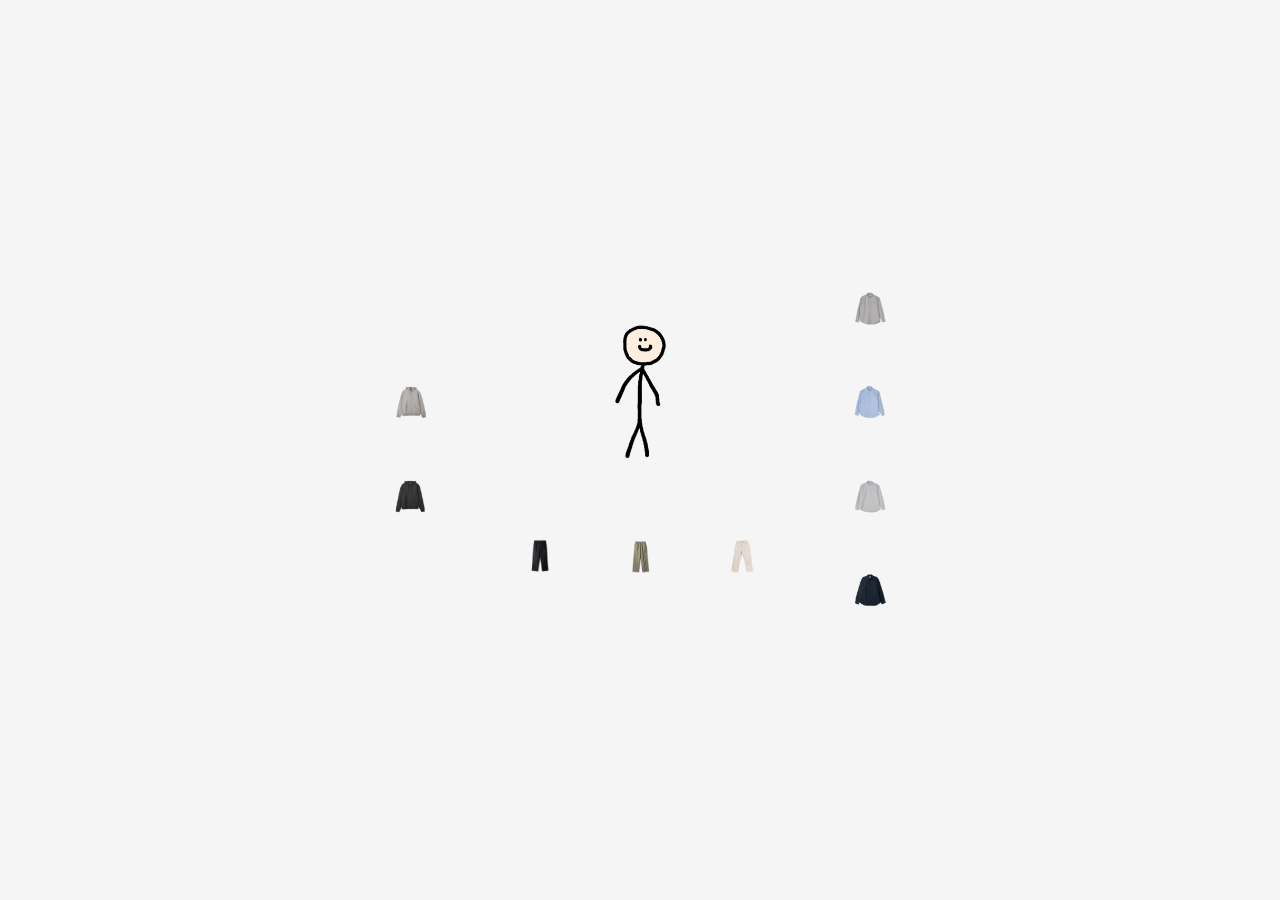
==== 1/index.html @ 0bf86b24 "dress up" ====
<!DOCTYPE html>
<html lang="ko">
<head>
    <meta charset="UTF-8">
    <title>옷입히기 게임</title>
    <link rel="stylesheet" href="style.css">
</head>
<body>

    <div class="game-container">
        <div class="side-panel left">
            <img src="hood.png" class="item" alt="hood">
            <img src="hood2.png" class="item" alt="hood2">
        </div>

        <div class="center-panel">
            <div class="human-box">
                <img src="human.png" id="main-human" alt="human">
            </div>
            <div class="bottom-panel">
                <img src="pants1.png" class="item" alt="pants1">
                <img src="pants2.png" class="item" alt="pants2">
                <img src="pants3.png" class="item" alt="pants3">
            </div>
        </div>

        <div class="side-panel right">
            <img src="shirt1.png" class="item" alt="shirt1">
            <img src="shirt2.png" class="item" alt="shirt2">
            <img src="shirt3.png" class="item" alt="shirt3">
            <img src="shirt4.png" class="item" alt="shirt4">
        </div>
    </div>

    <script src="script.js"></script>
</body>
</html>
---- 1/style.css ----
body {
    display: flex;
    justify-content: center;
    align-items: center;
    height: 100vh;
    margin: 0;
    background-color: #f5f5f5;
}

.game-container {
    display: flex;
    align-items: center;
    gap: 50px; /* 구역 사이 간격 */
}

/* 양 옆 패널 (후드, 셔츠) */
.side-panel {
    display: flex;
    flex-direction: column;
    gap: 20px;
}

/* 중앙 패널 (캐릭터 + 바지) */
.center-panel {
    display: flex;
    flex-direction: column;
    align-items: center;
    gap: 30px;
}

.human-box img {
    width: 200px; /* 캐릭터 크기에 맞춰 조절하세요 */
}

.bottom-panel {
    display: flex;
    gap: 20px;
}

/* 공통 아이템 스타일 */
.item {
    width: 80px; /* 옷 이미지 크기 */
    cursor: pointer;
    transition: transform 0.2s;
}

.item:hover {
    transform: scale(1.1); /* 마우스 올리면 살짝 커짐 */
}
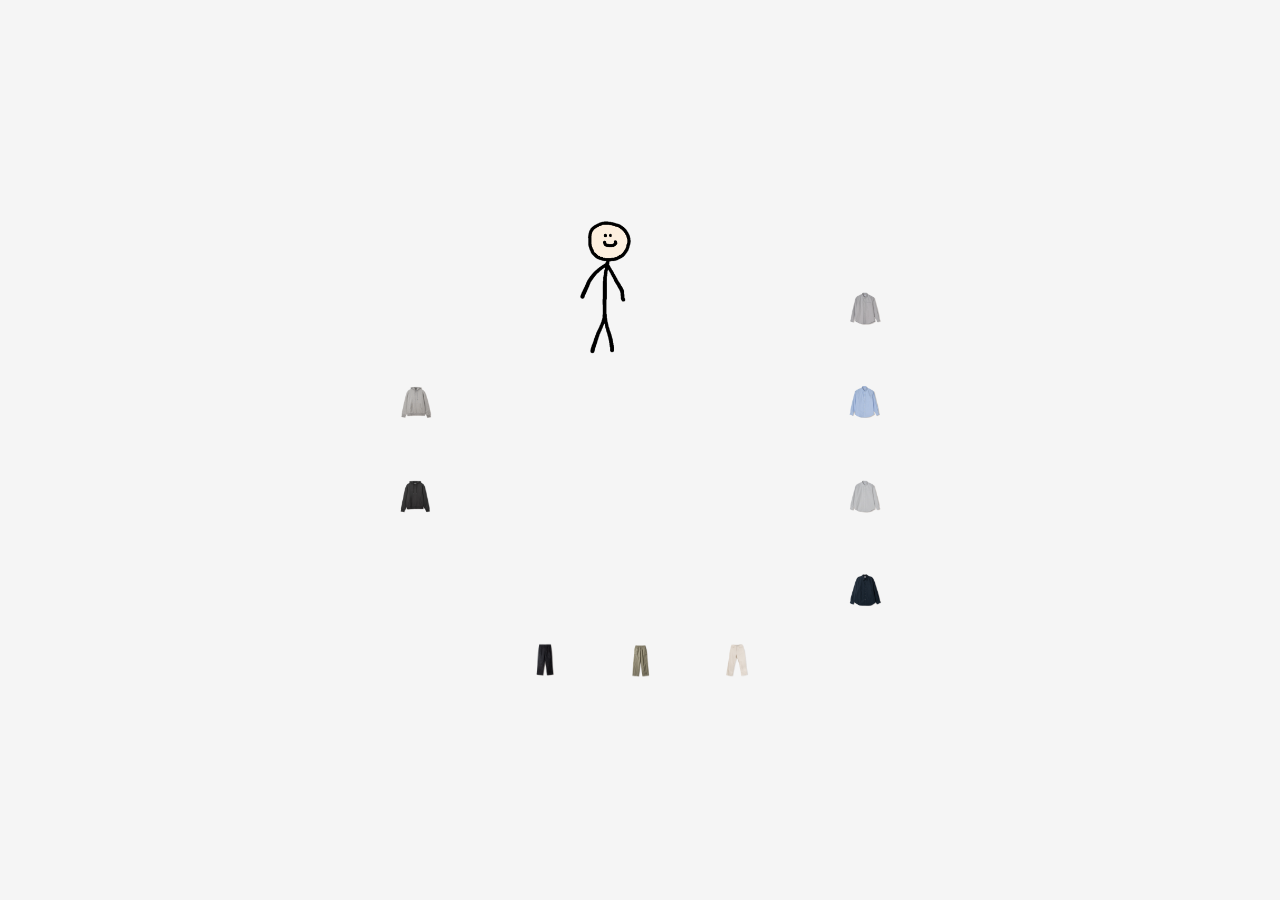
==== commit 97d2b5f9: "code" ====
--- a/1/index.html
+++ b/1/index.html
@@ -9,29 +9,33 @@
 
     <div class="game-container">
         <div class="side-panel left">
-            <img src="hood.png" class="item" alt="hood">
-            <img src="hood2.png" class="item" alt="hood2">
+            <img src="hood.png" class="item" alt="hood" draggable="true">
+            <img src="hood2.png" class="item" alt="hood2" draggable="true">
         </div>
 
         <div class="center-panel">
-            <div class="human-box">
+            <div class="human-box" id="drop-target">
                 <img src="human.png" id="main-human" alt="human">
+                
+                <img src="" id="wear-hood" class="layered-item">
+                <img src="" id="wear-shirt" class="layered-item">
+                <img src="" id="wear-pants" class="layered-item">
             </div>
+            
             <div class="bottom-panel">
-                <img src="pants1.png" class="item" alt="pants1">
-                <img src="pants2.png" class="item" alt="pants2">
-                <img src="pants3.png" class="item" alt="pants3">
+                <img src="pants1.png" class="item" alt="pants1" draggable="true">
+                <img src="pants2.png" class="item" alt="pants2" draggable="true">
+                <img src="pants3.png" class="item" alt="pants3" draggable="true">
             </div>
         </div>
 
         <div class="side-panel right">
-            <img src="shirt1.png" class="item" alt="shirt1">
-            <img src="shirt2.png" class="item" alt="shirt2">
-            <img src="shirt3.png" class="item" alt="shirt3">
-            <img src="shirt4.png" class="item" alt="shirt4">
+            <img src="shirt1.png" class="item" alt="shirt1" draggable="true">
+            <img src="shirt2.png" class="item" alt="shirt2" draggable="true">
+            <img src="shirt3.png" class="item" alt="shirt3" draggable="true">
+            <img src="shirt4.png" class="item" alt="shirt4" draggable="true">
         </div>
     </div>
 
     <script src="script.js"></script>
-</body>
-</html>+</body>
--- a/1/style.css
+++ b/1/style.css
@@ -1,3 +1,4 @@
+/* 기본 레이아웃 */
 body {
     display: flex;
     justify-content: center;
@@ -10,40 +11,50 @@
 .game-container {
     display: flex;
     align-items: center;
-    gap: 50px; /* 구역 사이 간격 */
+    gap: 50px;
 }
 
-/* 양 옆 패널 (후드, 셔츠) */
+/* 양 옆 옷 선택 창 */
 .side-panel {
     display: flex;
     flex-direction: column;
     gap: 20px;
 }
 
-/* 중앙 패널 (캐릭터 + 바지) */
-.center-panel {
-    display: flex;
-    flex-direction: column;
-    align-items: center;
-    gap: 30px;
+.item {
+    width: 80px;
+    cursor: grab; /* 잡을 수 있다는 모양으로 변경 */
+    transition: transform 0.2s;
 }
 
-.human-box img {
-    width: 200px; /* 캐릭터 크기에 맞춰 조절하세요 */
+.item:active {
+    cursor: grabbing;
+}
+
+/* 중앙 캐릭터 구역 (핵심) */
+.human-box {
+    position: relative; /* 자식 요소들의 기준점 */
+    width: 200px; 
+    min-height: 400px;
+}
+
+#main-human {
+    width: 100%;
+    display: block;
+}
+
+/* 캐릭터 위에 겹쳐질 옷 레이어 */
+.layered-item {
+    position: absolute;
+    top: 0;
+    left: 0;
+    width: 100%;
+    pointer-events: none; /* 입혀진 옷이 마우스 드래그를 방해하지 않게 함 */
+    z-index: 10;
 }
 
 .bottom-panel {
     display: flex;
-    gap: 20px;
-}
-
-/* 공통 아이템 스타일 */
-.item {
-    width: 80px; /* 옷 이미지 크기 */
-    cursor: pointer;
-    transition: transform 0.2s;
-}
-
-.item:hover {
-    transform: scale(1.1); /* 마우스 올리면 살짝 커짐 */
+    gap: 15px;
+    margin-top: 20px;
 }
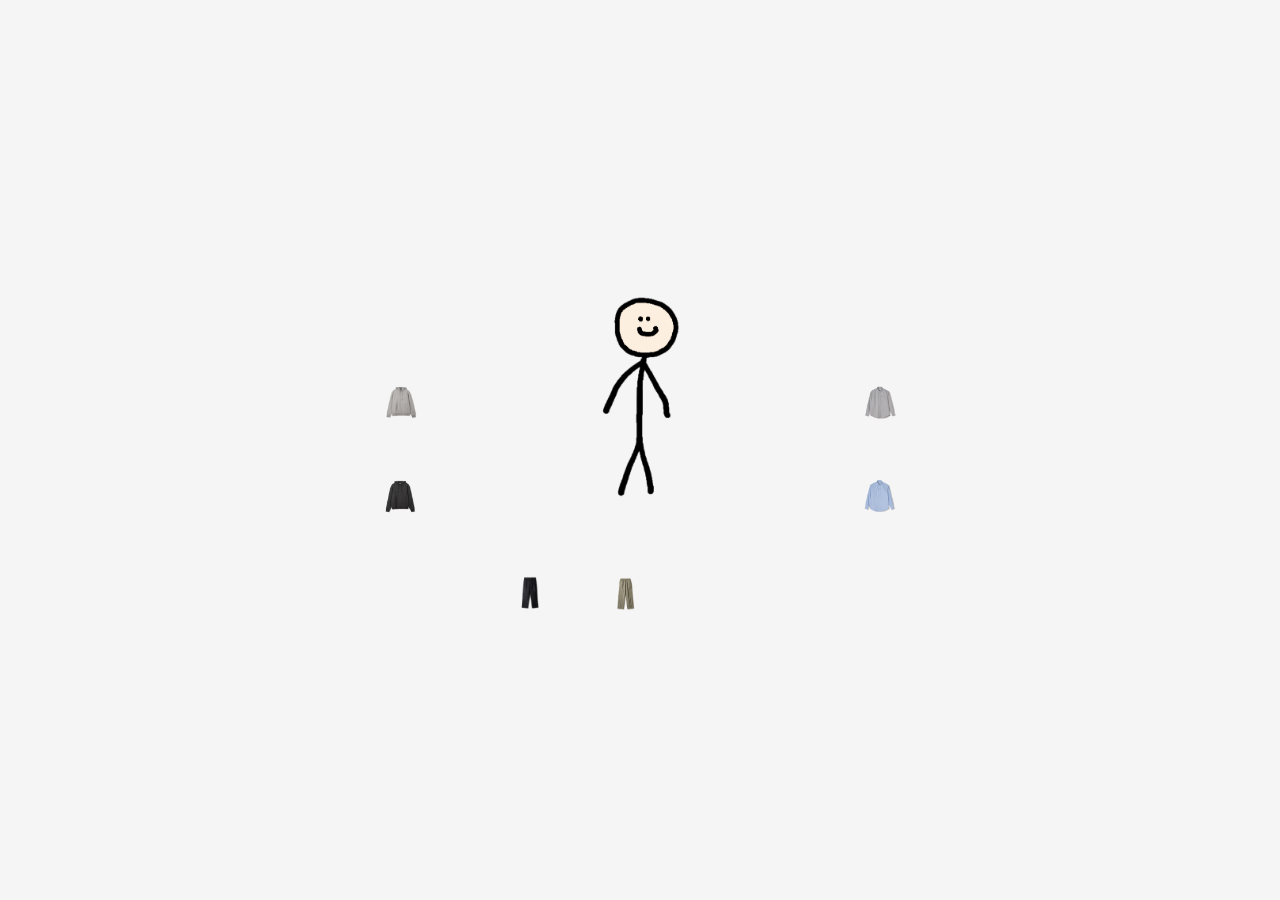
==== commit 3f64bca5: "code3" ====
--- a/1/index.html
+++ b/1/index.html
@@ -6,36 +6,30 @@
     <link rel="stylesheet" href="style.css">
 </head>
 <body>
+<div class="game-container">
+    <div class="side-panel left">
+        <img src="hood.png" class="item" alt="hood" draggable="true">
+        <img src="hood2.png" class="item" alt="hood2" draggable="true">
+    </div>
 
-    <div class="game-container">
-        <div class="side-panel left">
-            <img src="hood.png" class="item" alt="hood" draggable="true">
-            <img src="hood2.png" class="item" alt="hood2" draggable="true">
+    <div class="center-panel">
+        <div class="human-box" id="drop-target">
+            <img src="human.png" id="main-human" alt="human">
+            <img src="" id="wear-hood" class="layered-item" style="display:none;">
+            <img src="" id="wear-shirt" class="layered-item" style="display:none;">
+            <img src="" id="wear-pants" class="layered-item" style="display:none;">
         </div>
-
-        <div class="center-panel">
-            <div class="human-box" id="drop-target">
-                <img src="human.png" id="main-human" alt="human">
-                
-                <img src="" id="wear-hood" class="layered-item">
-                <img src="" id="wear-shirt" class="layered-item">
-                <img src="" id="wear-pants" class="layered-item">
-            </div>
-            
-            <div class="bottom-panel">
-                <img src="pants1.png" class="item" alt="pants1" draggable="true">
-                <img src="pants2.png" class="item" alt="pants2" draggable="true">
-                <img src="pants3.png" class="item" alt="pants3" draggable="true">
-            </div>
-        </div>
-
-        <div class="side-panel right">
-            <img src="shirt1.png" class="item" alt="shirt1" draggable="true">
-            <img src="shirt2.png" class="item" alt="shirt2" draggable="true">
-            <img src="shirt3.png" class="item" alt="shirt3" draggable="true">
-            <img src="shirt4.png" class="item" alt="shirt4" draggable="true">
+        
+        <div class="bottom-panel">
+            <img src="pants1.png" class="item" alt="pants1" draggable="true">
+            <img src="pants2.png" class="item" alt="pants2" draggable="true">
         </div>
     </div>
 
+    <div class="side-panel right">
+        <img src="shirt1.png" class="item" alt="shirt1" draggable="true">
+        <img src="shirt2.png" class="item" alt="shirt2" draggable="true">
+    </div>
+</div>
     <script src="script.js"></script>
 </body>
--- a/1/style.css
+++ b/1/style.css
@@ -34,23 +34,35 @@
 /* 중앙 캐릭터 구역 (핵심) */
 .human-box {
     position: relative; /* 자식 요소들의 기준점 */
-    width: 200px; 
-    min-height: 400px;
+    width: 300px;       /* 캐릭터 크기에 맞춰 조절 */
+    margin: 0 auto;
+    display: flex;
+    justify-content: center;
+    align-items: center;
 }
 
 #main-human {
     width: 100%;
     display: block;
+    z-index: 1;
 }
 
-/* 캐릭터 위에 겹쳐질 옷 레이어 */
+/* 캐릭터 위에 겹쳐질 옷 레이어 설정 */
 .layered-item {
     position: absolute;
     top: 0;
     left: 0;
     width: 100%;
-    pointer-events: none; /* 입혀진 옷이 마우스 드래그를 방해하지 않게 함 */
-    z-index: 10;
+    height: 100%;
+    object-fit: contain; /* 비율 유지 */
+    z-index: 10;         /* 캐릭터보다 위에 표시 */
+    pointer-events: none; /* 옷이 드래그를 방해하지 않도록 설정 */
+}
+
+/* 옷 선택창 아이템들 */
+.item {
+    width: 80px;
+    cursor: grab;
 }
 
 .bottom-panel {
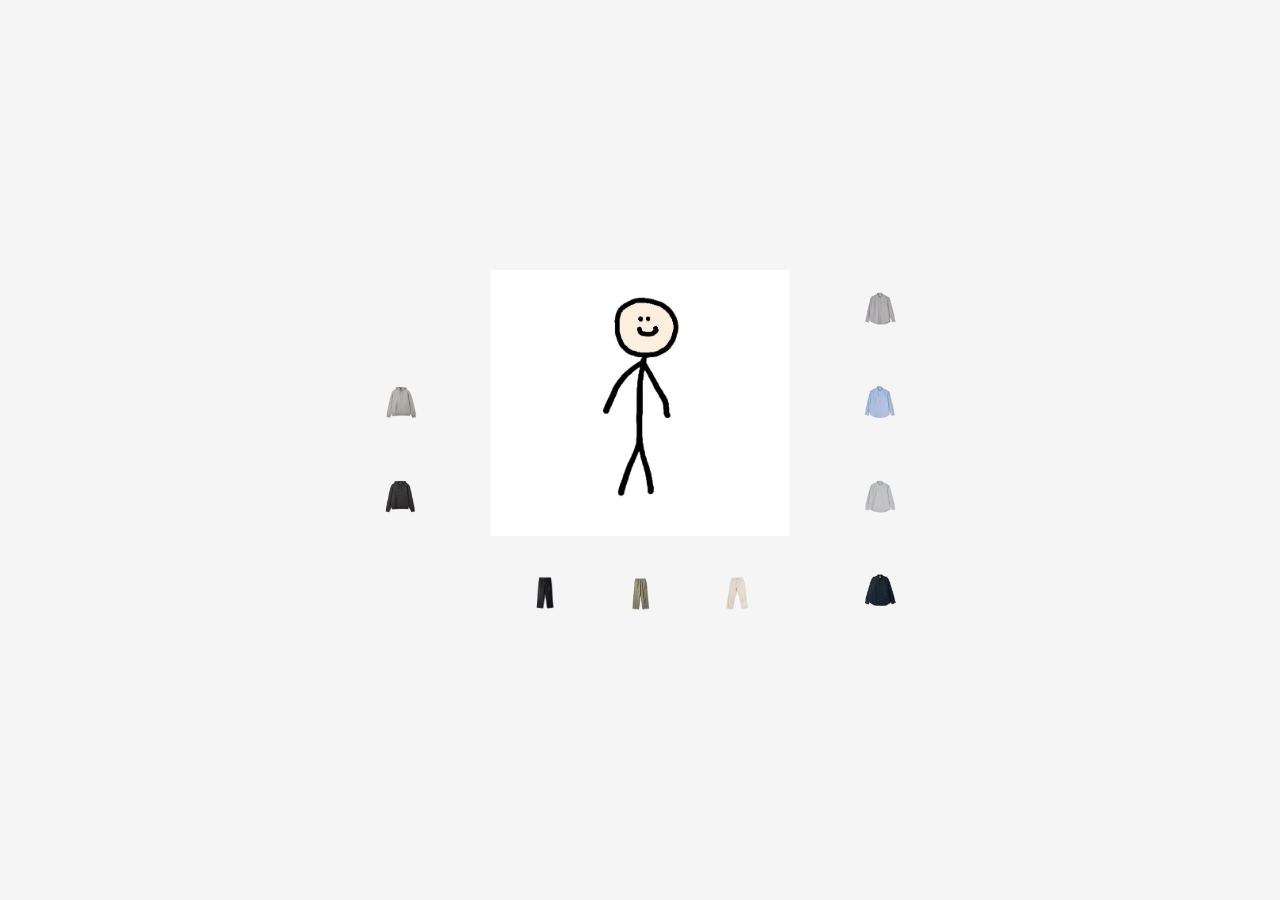
==== commit 4bfaa625: "code5" ====
--- a/1/index.html
+++ b/1/index.html
@@ -6,30 +6,37 @@
     <link rel="stylesheet" href="style.css">
 </head>
 <body>
-<div class="game-container">
-    <div class="side-panel left">
-        <img src="hood.png" class="item" alt="hood" draggable="true">
-        <img src="hood2.png" class="item" alt="hood2" draggable="true">
-    </div>
 
-    <div class="center-panel">
-        <div class="human-box" id="drop-target">
-            <img src="human.png" id="main-human" alt="human">
-            <img src="" id="wear-hood" class="layered-item" style="display:none;">
-            <img src="" id="wear-shirt" class="layered-item" style="display:none;">
-            <img src="" id="wear-pants" class="layered-item" style="display:none;">
+    <div class="game-container">
+        <div class="side-panel left">
+            <img src="hood.png" class="item" alt="hood" draggable="true">
+            <img src="hood2.png" class="item" alt="hood2" draggable="true">
         </div>
-        
-        <div class="bottom-panel">
-            <img src="pants1.png" class="item" alt="pants1" draggable="true">
-            <img src="pants2.png" class="item" alt="pants2" draggable="true">
+
+        <div class="center-panel">
+            <div class="human-box" id="drop-target">
+                <img src="human.png" id="main-human" alt="human">
+                
+                <img src="" id="wear-hood" class="layered-item">
+                <img src="" id="wear-shirt" class="layered-item">
+                <img src="" id="wear-pants" class="layered-item">
+            </div>
+            
+            <div class="bottom-panel">
+                <img src="pants1.png" class="item" alt="pants1" draggable="true">
+                <img src="pants2.png" class="item" alt="pants2" draggable="true">
+                <img src="pants3.png" class="item" alt="pants3" draggable="true">
+            </div>
+        </div>
+
+        <div class="side-panel right">
+            <img src="shirt1.png" class="item" alt="shirt1" draggable="true">
+            <img src="shirt2.png" class="item" alt="shirt2" draggable="true">
+            <img src="shirt3.png" class="item" alt="shirt3" draggable="true">
+            <img src="shirt4.png" class="item" alt="shirt4" draggable="true">
         </div>
     </div>
 
-    <div class="side-panel right">
-        <img src="shirt1.png" class="item" alt="shirt1" draggable="true">
-        <img src="shirt2.png" class="item" alt="shirt2" draggable="true">
-    </div>
-</div>
     <script src="script.js"></script>
-</body>+</body>
+</html>
--- a/1/style.css
+++ b/1/style.css
@@ -1,4 +1,4 @@
-/* 기본 레이아웃 */
+/* 1. 기본 레이아웃 */
 body {
     display: flex;
     justify-content: center;
@@ -14,7 +14,7 @@
     gap: 50px;
 }
 
-/* 양 옆 옷 선택 창 */
+/* 2. 옷 선택 패널 */
 .side-panel {
     display: flex;
     flex-direction: column;
@@ -23,22 +23,16 @@
 
 .item {
     width: 80px;
-    cursor: grab; /* 잡을 수 있다는 모양으로 변경 */
+    cursor: grab;
     transition: transform 0.2s;
 }
 
-.item:active {
-    cursor: grabbing;
-}
-
-/* 중앙 캐릭터 구역 (핵심) */
+/* 3. 캐릭터 구역 (중요!) */
 .human-box {
-    position: relative; /* 자식 요소들의 기준점 */
-    width: 300px;       /* 캐릭터 크기에 맞춰 조절 */
+    position: relative;
+    width: 300px; /* 캐릭터 이미지 크기 기준 */
     margin: 0 auto;
-    display: flex;
-    justify-content: center;
-    align-items: center;
+    background-color: white; /* 위치 확인을 위해 배경색 추가 (나중에 빼셔도 됨) */
 }
 
 #main-human {
@@ -47,26 +41,37 @@
     z-index: 1;
 }
 
-/* 캐릭터 위에 겹쳐질 옷 레이어 설정 */
+/* 4. 입혀지는 옷들 공통 스타일 */
 .layered-item {
     position: absolute;
-    top: 0;
-    left: 0;
-    width: 100%;
-    height: 100%;
-    object-fit: contain; /* 비율 유지 */
-    z-index: 10;         /* 캐릭터보다 위에 표시 */
-    pointer-events: none; /* 옷이 드래그를 방해하지 않도록 설정 */
+    left: 50%; /* 가운데 정렬 시작 */
+    transform: translateX(-50%); /* 정확히 중앙으로 이동 */
+    z-index: 10;
+    pointer-events: auto;
+    cursor: pointer;
+    display: none;
 }
 
-/* 옷 선택창 아이템들 */
-.item {
-    width: 80px;
-    cursor: grab;
+/* 5. 부위별 미세 조정 (여기 숫자를 바꾸세요!) */
+#wear-hood {
+    top: 5%;      /* 머리 위치에 맞춰 조절 */
+    width: 60%;   /* 후드 크기 조절 */
 }
 
+#wear-shirt {
+    top: 25%;     /* 상체 위치에 맞춰 조절 */
+    width: 70%;   /* 셔츠 크기 조절 */
+}
+
+#wear-pants {
+    top: 55%;     /* 하체 위치에 맞춰 조절 */
+    width: 50%;   /* 바지 크기 조절 */
+}
+
+/* 하단 바지 패널 */
 .bottom-panel {
     display: flex;
     gap: 15px;
     margin-top: 20px;
+    justify-content: center;
 }
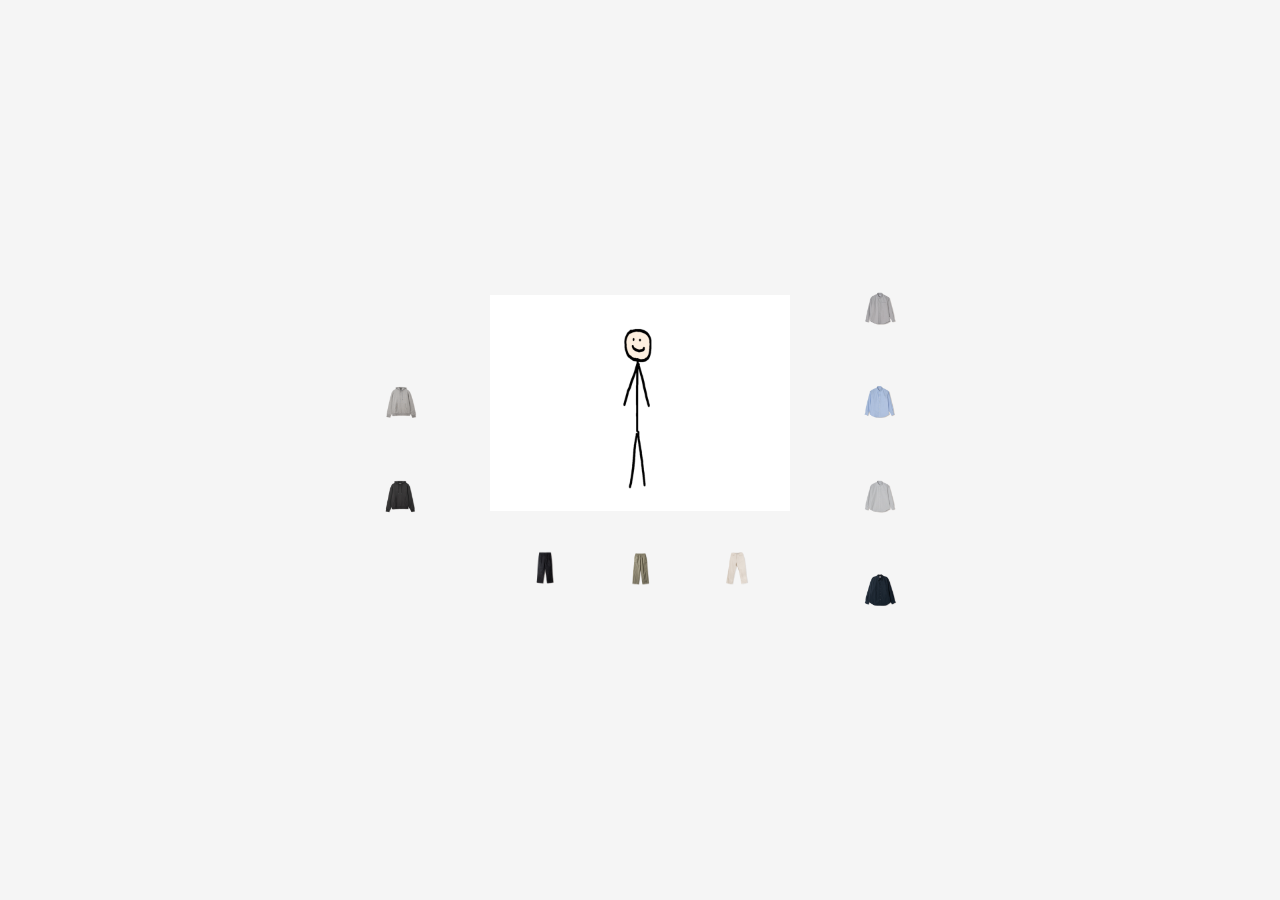
==== commit 92c8c642: "12345" ====
--- a/1/index.html
+++ b/1/index.html
@@ -23,10 +23,10 @@
             </div>
             
             <div class="bottom-panel">
-                <img src="pants1.png" class="item" alt="pants1" draggable="true">
-                <img src="pants2.png" class="item" alt="pants2" draggable="true">
-                <img src="pants3.png" class="item" alt="pants3" draggable="true">
-            </div>
+    <img src="pants1.png" class="item pants-type1" alt="pants1" draggable="true">
+    <img src="pants2.png" class="item pants-type2" alt="pants2" draggable="true">
+    <img src="pants3.png" class="item pants-type3" alt="pants3" draggable="true">
+</div>
         </div>
 
         <div class="side-panel right">
--- a/1/style.css
+++ b/1/style.css
@@ -54,18 +54,38 @@
 
 /* 5. 부위별 미세 조정 (여기 숫자를 바꾸세요!) */
 #wear-hood {
-    top: 5%;      /* 머리 위치에 맞춰 조절 */
-    width: 60%;   /* 후드 크기 조절 */
+    top: 6%;      /* 머리 위치에 맞춰 조절 */
+    width: 70%;   /* 후드 크기 조절 */
+        /* 기본 50%에서 숫자를 키우면 오른쪽으로 갑니다 */
+    left: 49%;  
+    transform: translateX(-50%);
+z-index: 20; /* 셔츠나 바지보다 위 */
 }
 
 #wear-shirt {
-    top: 25%;     /* 상체 위치에 맞춰 조절 */
+    top: 6%;     /* 상체 위치에 맞춰 조절 */
     width: 70%;   /* 셔츠 크기 조절 */
+    /* 기본 50%에서 숫자를 키우면 오른쪽으로 갑니다 */
+    left: 49%;  
+    transform: translateX(-50%);
+z-index: 20; /* 셔츠나 바지보다 위 */
 }
 
+/* 바지 레이어 수정 */
 #wear-pants {
-    top: 55%;     /* 하체 위치에 맞춰 조절 */
-    width: 50%;   /* 바지 크기 조절 */
+    top: 55%;           /* 위아래 위치 */
+    left: 48%;          /* 좌우 위치 */
+    transform: translateX(-50%);
+    
+    /* [수정] 크기를 %가 아닌 고정 픽셀(px)로 잡아보세요 */
+    width: 150px;       /* 바지 너비를 직접 숫자로 지정 */
+    height: 200px;      /* 바지 높이를 직접 숫자로 지정 */
+    
+    /* [중요] 이미지가 꽉 차도록 설정 */
+    object-fit: fill;   /* 비율이 살짝 깨지더라도 설정한 크기에 맞춤 */
+    
+    z-index: 10;        /* 셔츠 뒤로 보내기 */
+    display: none;
 }
 
 /* 하단 바지 패널 */
